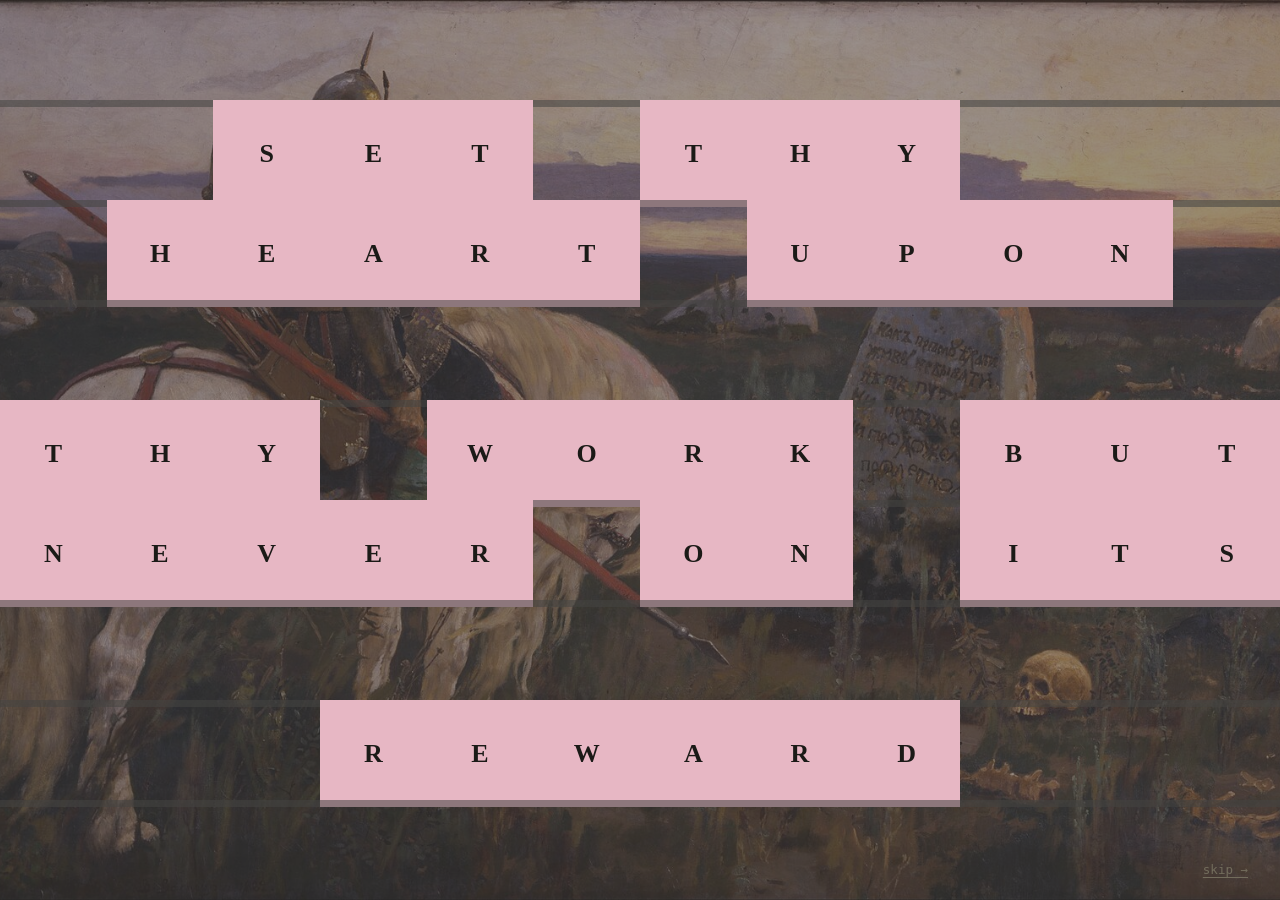
==== index.html @ 96aa559f "Current local version" ====
<!DOCTYPE html>
<html lang="en">
<head>
  <meta charset="UTF-8">
  <meta name="viewport" content="width=device-width, initial-scale=1.0">
  <title>Internet Pastoralis — Adya Yadav</title>
  <meta name="description" content="Adya Yadav — ML research on IoT and world modelling. Representation learning, latent space modeling, efficient neural architectures, edge AI.">
  <link rel="stylesheet" href="style.css">
</head>
<body>

  <!-- ===================== Split-flap intro ===================== -->
  <div id="intro">
    <div class="flip-grid" id="flip-grid" aria-hidden="true"></div>
    <p class="intro-caption" id="intro-caption"></p>
    <button class="intro-skip" id="intro-skip" type="button">skip →</button>
  </div>

  <!-- ===================== Site ===================== -->
  <div id="site-main" style="display:none;">

    <header class="site-header">
      <div class="site-header-inner">
        <div class="site-title-group">
          <a class="site-title" href="index.html">Internet Pastoralis</a>
          <nav class="site-nav" aria-label="Primary">
            <a href="blog.html">Blog</a>
            <a href="projects.html">Projects</a>
          </nav>
        </div>
        <div class="site-socials">
          <a href="https://github.com/phirni" target="_blank" rel="noopener">GitHub</a>
          <a href="https://www.linkedin.com/in/adya-yadav/" target="_blank" rel="noopener">LinkedIn</a>
          <a href="https://x.com/forixv" target="_blank" rel="noopener">X</a>
        </div>
      </div>
    </header>

    <!-- =============== MAIN CONTENT – fixed indentation =============== -->
    <main class="essay">

      <p class="intro-line">
        hi! i'm adya yadav.
      </p>

      <p>
        i'm currently a 4th year undergraduate studying data science and working on
        machine learning research around world models, edge intelligence,
        and representation learning. i enjoy building things and breaking them in ares
        that make models smaller, faster, and more useful outside of large datacenters.
      </p>

      <p>
        research interests:
        latent representation learning,
        world models,
        efficient neural architectures,
        continual learning,
        edge ai,
        model compression,
        multimodal systems.
      </p>

      <!-- <br>

      <p class="section-title">
        here are some things i believe in:
      </p>

      <div class="belief-grid">
        <ul>
          <li>writing</li>
          <li>taste is learnable</li>
          <li>write everything down</li>
        </ul>
        <ul>
          <li>simple models usually win first</li>
          <li>research should eventually ship</li>
          <li>beautiful code is easier to trust</li>
        </ul>
      </div>

      <br> -->

      <p class="section-title">
        here are some things i like:
      </p>

      <ul class="long-list">
        <li>
          my dog(enzo), indian classical music, odissi, mangoes, 
          needle embroidery, losing at chess, reading post war lit, 
          tarkovsky, kiaraostami, gardening, birds visiting my home, 
          making lists, neovim, opensource, languages, desserts, chocolate,
          dawns, puns, dancing, and swimming in the rain. 

        </li>
      </ul>

      <br>

      <p class="section-title">
        favourite authors:

      </p>

      <ul class="long-list">
        <li>
          wg sebald,thomas bernhard, pynchon, cormac mccarthy,  
          marguerite young, woolf, wittgenstein, goethe,shakespeare, 
          wordsworth, whitman, cesare pavese, flaubert, gerard murnane, emerson, 
          joyce, thomas browne, euler, douglas hofstadter
        </li>
      </ul>

      <hr class="rule">

      <p>
        I love people and learning about new things, hit me up to chat about research ideas, 
        debate topics or share love about same interests. 

      </p>

      <p>
        <button
          class="email"
          id="email"
          type="button"
          data-email="adyayadav457@gmail.com">
          adyayadav457@gmail.com
        </button>
      </p>

    </main>
    <!-- =============== END MAIN =============== -->

    <footer class="site-footer">
      <div class="site-footer-inner">
        <span>Thank you.</span>
        <span>&copy; <span id="year"></span> Adya Yadav</span>
      </div>
    </footer>

  </div>

  <script src="quotes.js"></script>
  <script src="intro.js"></script>
  <script src="main.js"></script>
</body>
</html>
---- style.css ----
/* ============================================================
   Internet Pastoralis — tokens
   Palette: paper #F7F5EE, ink #1B1A17, rule #D8D2C2,
            muted #726C5C, accent oxblood #7A2E2E,
            tile pink #E7B7C4, tile blank tint rgba(70,68,60,.55)
   Type: serif body/display — Iowan Old Style / Palatino stack
         mono utility — ui-monospace stack
   ============================================================ */

:root {
  --paper: #f7f5ee;
  --ink: #1b1a17;
  --rule: #d8d2c2;
  --muted: #726c5c;
  --accent: #7a2e2e;
  --tile-pink: #e7b7c4;
  --tile-blank: rgba(70, 68, 60, 0.55);
  --serif: "Iowan Old Style", "Palatino Linotype", "Book Antiqua", Georgia, serif;
  --mono: ui-monospace, SFMono-Regular, Menlo, Consolas, monospace;
  --measure: 660px;
}

* { box-sizing: border-box; }

html, body {
  margin: 0;
  padding: 0;
  background: var(--paper);
  color: var(--ink);
}

body {
  font-family: var(--serif);
  font-size: 18px;
  line-height: 1.75;
  color: var(--accent);          /* dark red text */
  -webkit-font-smoothing: antialiased;
}

a {
  color: var(--accent);
  text-decoration-thickness: 1px;
  text-underline-offset: 2px;
}
a:hover { color: var(--ink); }

a:focus-visible,
button:focus-visible {
  outline: 2px solid var(--accent);
  outline-offset: 2px;
}

/* ---------- Layout shell ---------- */

.page {
  max-width: var(--measure);
  margin: 0 auto;
  padding: 0 24px;
}

/* ---------- HEADER – all changes applied here ---------- */
header.site-header {
  background: var(--ink);        /* dark background */
  color: var(--paper);           /* light text */
  border-bottom: none;           /* divider removed */
  margin-bottom: 2.5rem;
}

.site-header-inner {
  width: 100%;                   /* full width */
  max-width: none;               /* remove centered constraint */
  margin: 0;                     /* no auto margin */
  padding: 30px 48px;            /* taller header */
  display: flex;
  justify-content: space-between;
  align-items: baseline;
  flex-wrap: wrap;
  gap: 10px 24px;
}

.site-title-group {
  display: flex;
  align-items: baseline;
  gap: 22px;
  flex-wrap: wrap;
}

.site-title {
  font-family: var(--mono);
  font-size: 15px;
  letter-spacing: 0.04em;
  font-weight: 500;
  color: var(--paper);           /* light text on dark header */
  text-decoration: none;
}

nav.site-nav {
  display: flex;
  gap: 18px;
  font-family: var(--mono);
  font-size: 13.5px;
}

nav.site-nav a {
  text-decoration: none;
  color: var(--paper);           /* light links */
  border-bottom: 1px solid transparent;
}
nav.site-nav a:hover,
nav.site-nav a[aria-current="page"] {
  color: #ffffff;                /* bright white on hover */
  border-bottom-color: #ffffff;
}

.site-socials {
  display: flex;
  gap: 16px;
  font-family: var(--mono);
  font-size: 13.5px;
}

.site-socials a {
  color: var(--paper);           /* light links */
  text-decoration: none;
}
.site-socials a:hover {
  color: #ffffff;                /* bright white on hover */
}

/* ---------- MAIN – narrowed text column ---------- */
main {
  max-width: 540px;              /* was 820px – narrower column */
  margin: 0 auto;
  padding: 3rem 32px 5rem;
}

.essay {
  font-size: 1rem;
  line-height: 1.8;
}

.essay p {
  margin: 0 0 2rem;
}

.belief-grid {
  display: grid;
  grid-template-columns: 1fr 1fr;
  gap: 3rem;
  margin-bottom: 2rem;
}

.belief-grid ul {
  margin: 0;
  padding-left: 1.2rem;
}

.long-list {
  margin: 0;
  padding-left: 1.1rem;
}

.long-list li {
  line-height: 1.6;
  margin-bottom: .4rem;
}

.belief-grid li {
  margin-bottom: .45rem;
}

.rule {
  border: none;
  border-top: 1px solid var(--rule);
  margin: 3rem 0;
}

.copy-email {
  all: unset;
  cursor: pointer;
  border-bottom: 1px solid rgba(122,46,46,.45);
  color: var(--accent);
}
.copy-email:hover {
  color: var(--ink);
  border-bottom-color: var(--ink);
}

strong {
  font-weight: 600;
}

.essay a {
  color: var(--accent);
  text-decoration: underline;
  text-decoration-thickness: 1px;
  text-underline-offset: 4px;
}
.essay a:hover {
  color: var(--ink);
}

/* ---------- Contact / copy button ---------- */
.contact-row {
  display: flex;
  align-items: center;
  gap: 10px;
  margin: 1rem 0 1.6rem;
  flex-wrap: wrap;
}

button.copy-email {
  font-family: var(--mono);
  font-size: 13.5px;
  background: transparent;
  border: 1px solid var(--rule);
  color: var(--ink);
  padding: 7px 12px;
  cursor: pointer;
  border-radius: 2px;
}
button.copy-email:hover {
  border-color: var(--accent);
  color: var(--accent);
}
button.copy-email[data-copied="true"] {
  color: var(--accent);
  border-color: var(--accent);
}

/* ---------- Footer ---------- */
footer.site-footer {
  border-top: 1px solid var(--rule);
  margin-top: 3rem;
}

.site-footer-inner {
  max-width: var(--measure);
  margin: 0 auto;
  padding: 20px 24px 32px;
  display: flex;
  justify-content: space-between;
  align-items: center;
  font-family: var(--mono);
  font-size: 13px;
  color: var(--muted);
  flex-wrap: wrap;
  gap: 8px;
}

/* ---------- Blog list ---------- */
.post-list { list-style: none; margin: 0; padding: 0; }
.post-item {
  display: flex;
  justify-content: space-between;
  gap: 16px;
  padding: 0.7rem 0;
  border-bottom: 1px solid var(--rule);
}
.post-item a { text-decoration: none; }
.post-item time {
  font-family: var(--mono);
  font-size: 12.5px;
  color: var(--muted);
  white-space: nowrap;
}

/* ---------- Projects placeholder list ---------- */
.project-card {
  padding: 1rem 0;
  border-bottom: 1px solid var(--rule);
}
.project-card h3 { margin: 0 0 0.3rem; }
.project-card .small { margin-bottom: 0.3rem; }

/* ============================================================
   Split-flap intro
   ============================================================ */

#intro {
  position: fixed;
  inset: 0;
  z-index: 1000;
  background: var(--paper);
  display: flex;
  align-items: center;
  justify-content: center;
  flex-direction: column;
  padding: 4vh 4vw;
  transition: opacity 0.6s ease;
}

#intro.hidden {
  opacity: 0;
  pointer-events: none;
}

#intro.no-anim { display: none; }

#intro{
    position:fixed;
    inset:0;
    overflow:hidden;
}

.flip-grid{

    position:absolute;
    inset:0;

    display:grid;

    width:100vw;
    height:100vh;

    background-image:url("assets/cowboy.jpg");

    background-size:cover;
    background-position:center;
}

.cell {
  position: relative;
  /* border: 1px solid rgba(0, 0, 0, 0.12); */
  aspect-ratio:1;
  overflow: hidden;
  perspective: 300px;
}

.cell.blank {
  background: var(--tile-blank);
  filter: saturate(0.35);
}

.cell.letter {
  background: var(--tile-pink);
  display: flex;
  align-items: center;
  justify-content: center;
}

.cell.letter .glyph {
  font-family: var(--serif);
  font-weight: 700;
  color: var(--ink);
  font-size: clamp(10px, 2.4vw, 26px);
  display: inline-block;
  transform-origin: 50% 50%;
}

.cell.letter .glyph.flipping {
  animation: flapTurn 130ms linear;
}

@keyframes flapTurn {
  0%   { transform: rotateX(0deg);   opacity: 1; }
  45%  { transform: rotateX(-92deg); opacity: 0.35; }
  55%  { transform: rotateX(-92deg); opacity: 0.35; }
  100% { transform: rotateX(0deg);   opacity: 1; }
}

.intro-caption {
  margin-top: 22px;
  text-align: center;
  font-family: var(--mono);
  font-size: 12.5px;
  color: var(--muted);
}

.intro-skip {
  position: fixed;
  bottom: 22px;
  right: 26px;
  font-family: var(--mono);
  font-size: 12.5px;
  color: var(--muted);
  background: none;
  border: none;
  cursor: pointer;
  text-decoration: underline;
  text-underline-offset: 3px;
}
.intro-skip:hover { color: var(--accent); }

@media (prefers-reduced-motion: reduce) {
  .cell.letter .glyph.flipping { animation: none; }
  #intro { transition: none; }
}

@media (max-width: 640px) {
  body { font-size: 16.5px; }
  .site-header-inner, .site-footer-inner { flex-direction: column; align-items: flex-start; }
  .cell.letter .glyph { font-size: clamp(8px, 3.6vw, 20px); }
}
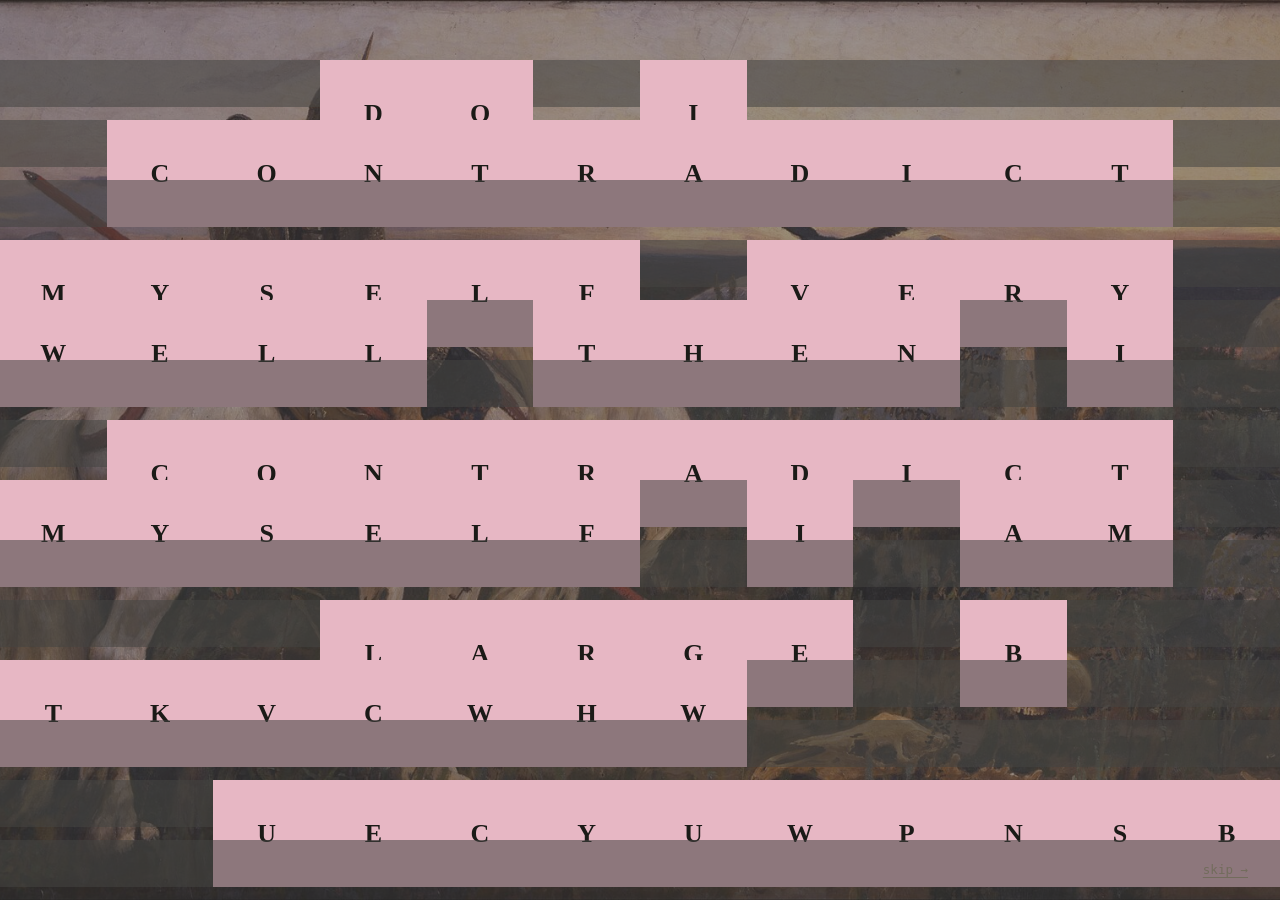
==== commit 5de06cdf: "fixed email button" ====
--- a/index.html
+++ b/index.html
@@ -127,7 +127,7 @@
           id="email"
           type="button"
           data-email="adyayadav457@gmail.com">
-          adyayadav457@gmail.com
+          email
         </button>
       </p>
 
